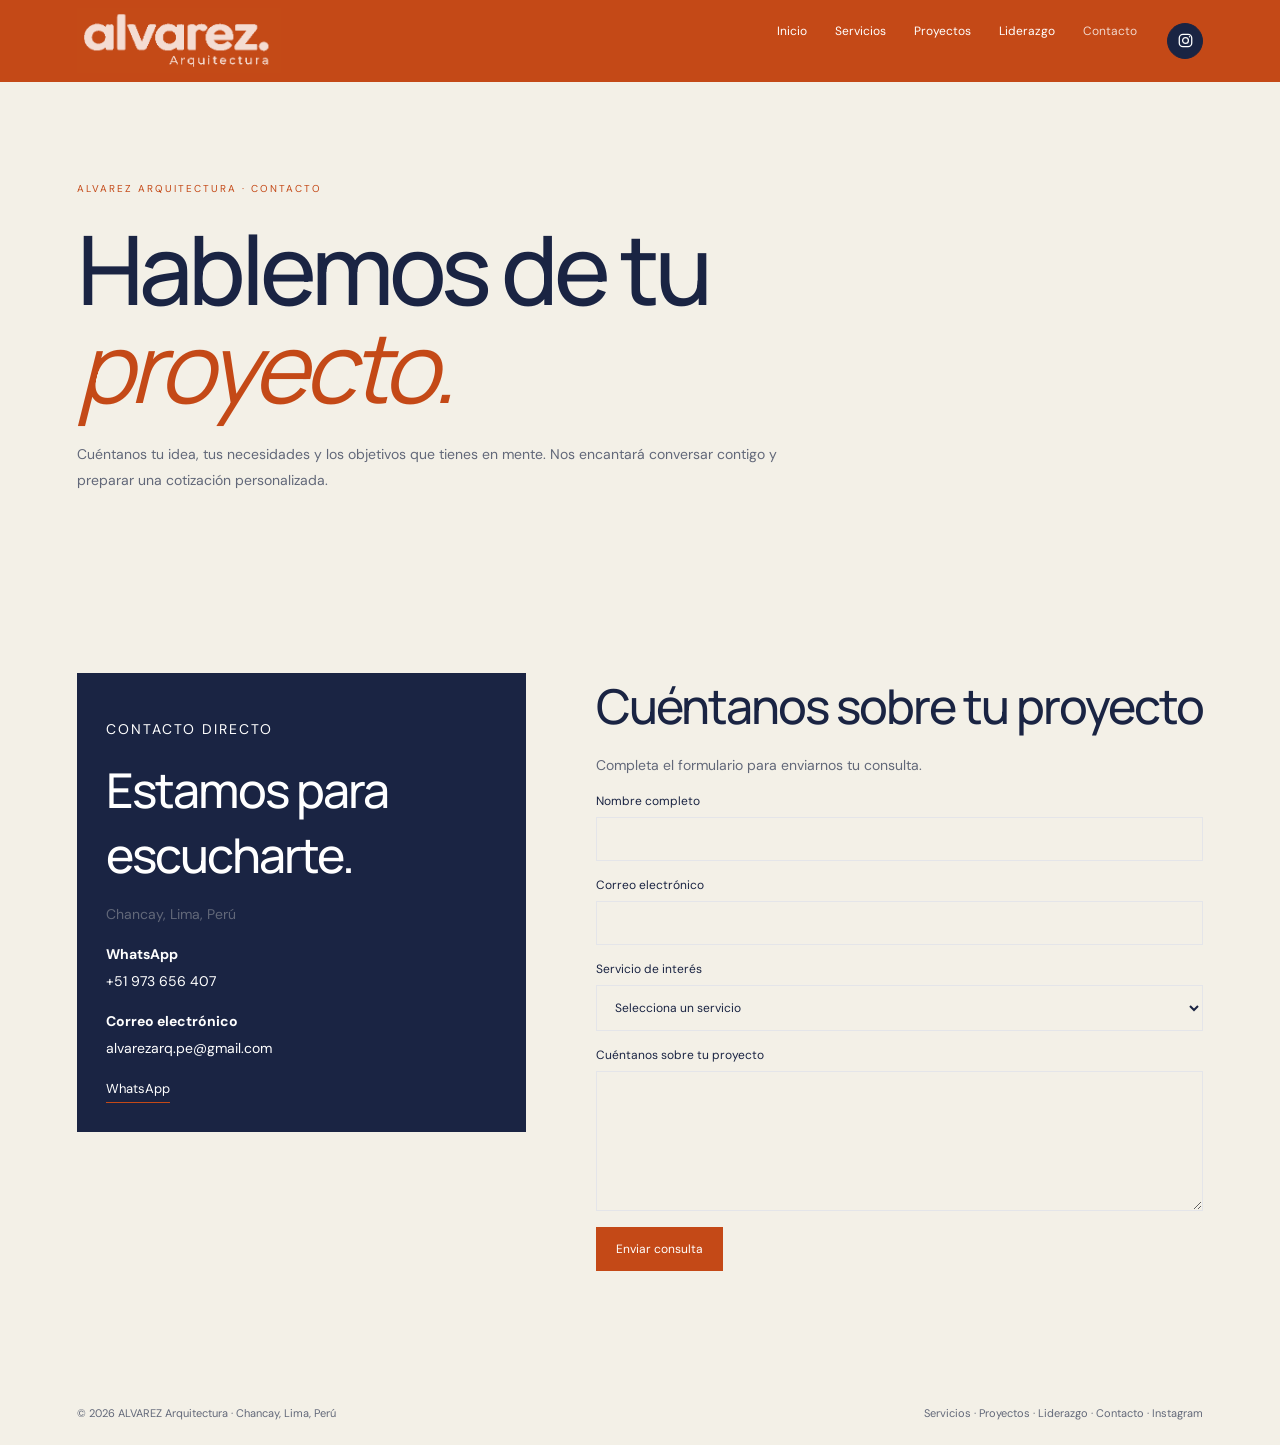
==== contacto.html @ ed5b6a29 "Remove decorative arrow symbols from site" ====
<!DOCTYPE html>
<html lang="es">
<head>
  <meta charset="UTF-8">
  <meta name="viewport" content="width=device-width, initial-scale=1.0">
  <meta name="theme-color" content="#1A2443">
  <meta name="description" content="Contacta a ALVAREZ Arquitectura en Chancay, Lima, Perú.">
  <title>Contacto | ALVAREZ Arquitectura</title>
  <link rel="preconnect" href="https://fonts.googleapis.com">
  <link rel="preconnect" href="https://fonts.gstatic.com" crossorigin>
  <link href="https://fonts.googleapis.com/css2?family=DM+Sans:wght@400;500;600&family=Manrope:wght@400;500;600;700&display=swap" rel="stylesheet">
  <link rel="stylesheet" href="styles.css?v=logo2">
</head>
<body>
<header class="wrap">
  <a class="brand" href="index.html" aria-label="ALVAREZ Arquitectura — Inicio">ALVAREZ<span>ARQUITECTURA</span></a>
  <button class="menu-toggle" type="button" aria-expanded="false" aria-controls="site-navigation" aria-label="Abrir menú">Menú ☰</button>
  <nav id="site-navigation" aria-label="Navegación principal">
    <a href="index.html">Inicio</a>
    <a href="servicios.html">Servicios</a>
    <a href="proyectos.html">Proyectos</a>
    <a href="nosotros.html">Liderazgo</a>
    <a href="contacto.html" aria-current="page">Contacto </a>
    <a class="instagram-button" href="https://www.instagram.com/alvarezarq.pe?srtk=Z3ZjanA4MGZucmVi&utm_source=qr" target="_blank" rel="noopener noreferrer" aria-label="Visitar Instagram de ALVAREZ Arquitectura" title="Instagram">
    <svg viewBox="0 0 24 24" aria-hidden="true" focusable="false"><rect x="3.2" y="3.2" width="17.6" height="17.6" rx="5.2"></rect><circle cx="12" cy="12" r="4.1"></circle><circle class="instagram-dot" cx="17.7" cy="6.6" r="1.05"></circle></svg>
  </a>
  </nav>
</header>
<main>

<section class="page-hero wrap">
  <p class="eyebrow">ALVAREZ ARQUITECTURA · CONTACTO</p>
  <h1>Hablemos de tu<br><em>proyecto.</em></h1>
  <p class="intro">Cuéntanos tu idea, tus necesidades y los objetivos que tienes en mente. Nos encantará conversar contigo y preparar una cotización personalizada.</p>
</section>
<section class="section wrap">
  <div class="contact-layout">
    <div>
      <div class="contact-card"><p class="eyebrow">CONTACTO DIRECTO</p><h2>Estamos para escucharte.</h2><p>Chancay, Lima, Perú</p><p><strong>WhatsApp</strong><br><a href="https://wa.me/51973656407" target="_blank" rel="noopener">+51 973 656 407 </a></p><p><strong>Correo electrónico</strong><br><a href="mailto:alvarezarq.pe@gmail.com">alvarezarq.pe@gmail.com </a></p><div class="social-links"><a href="https://wa.me/51973656407" target="_blank" rel="noopener">WhatsApp </a></div></div>
    </div>
    <div><h2>Cuéntanos sobre tu proyecto</h2><p class="contact-copy">Completa el formulario para enviarnos tu consulta.</p>
      <form class="contact-form" action="https://api.web3forms.com/submit" method="POST">
        <input type="hidden" name="access_key" value="75facbb9-261e-454b-a642-b706046162f9">
        <input type="hidden" name="subject" value="Nueva consulta desde alvarezarq.com">
        <label>Nombre completo<input name="name" autocomplete="name" required></label>
        <label>Correo electrónico<input type="email" name="email" autocomplete="email" required></label>
        <label>Servicio de interés<select name="service" required><option value="">Selecciona un servicio</option><option>Diseño arquitectónico</option><option>Diseño de interiores</option><option>Construcción y supervisión de obra</option><option>Diseño y fabricación de muebles personalizados</option><option>Otro</option></select></label>
        <label>Cuéntanos sobre tu proyecto<textarea name="message" required></textarea></label>
        <button class="button" type="submit">Enviar consulta </button>
      </form>
    </div>
  </div>
</section>
</main>
<footer class="wrap">
  <span>© <span data-year></span> ALVAREZ Arquitectura · Chancay, Lima, Perú</span>
  <span><a href="servicios.html">Servicios</a> · <a href="proyectos.html">Proyectos</a> · <a href="nosotros.html">Liderazgo</a> · <a href="contacto.html">Contacto</a> · <a href="https://www.instagram.com/alvarezarq.pe/" target="_blank" rel="noopener noreferrer" aria-label="Instagram de ALVAREZ Arquitectura">Instagram </a></span>
</footer>
<script src="script.js"></script>
</body>
</html>
---- styles.css ----
:root {
      --bg: #F3F0E7;
      --text: #1A2443;
      --navy: #1A2443;
      --terracotta: #C44917;
      --muted: #626879;
      --line: #e4e5e9;
      --soft: #f6f5f3;
    }

    * { box-sizing: border-box; }

    html { scroll-behavior: smooth; }

    body {
      margin: 0;
      background: var(--bg);
      color: var(--text);
      font-family: 'DM Sans', sans-serif;
    }

    a { color: inherit; text-decoration: none; }

    .wrap {
      width: min(1240px, 88%);
      margin: auto;
    }

    header {
      height: 82px;
      display: flex;
      align-items: center;
      justify-content: space-between;
      border-bottom: 1px solid var(--line);
    }

    .brand {
      font-family: 'Manrope', sans-serif;
      font-size: 19px;
      font-weight: 700;
      color: var(--navy);
      letter-spacing: -1px;
    }

    .brand span {
      display: block;
      font-family: 'DM Sans', sans-serif;
      font-size: 9px;
      font-weight: 400;
      letter-spacing: 3px;
      margin-top: 3px;
    }

    nav {
      display: flex;
      gap: 28px;
      font-size: 12px;
    }

    .hero { padding: 100px 0 58px; }

    .eyebrow {
      font-size: 10px;
      letter-spacing: 2px;
      text-transform: uppercase;
      color: var(--terracotta);
    }

    h1 {
      font-family: 'Manrope', sans-serif;
      font-size: clamp(43px, 7.5vw, 96px);
      line-height: 1.02;
      letter-spacing: -5px;
      font-weight: 500;
      max-width: 900px;
      margin: 25px 0;
    }

    h1 em { font-weight: 400; color: var(--terracotta); }

    .hero-bottom {
      display: flex;
      justify-content: space-between;
      align-items: end;
      gap: 30px;
      margin-top: 36px;
    }

    .intro {
      max-width: 390px;
      color: var(--muted);
      font-size: 14px;
      line-height: 1.9;
    }

    .link {
      display: inline-block;
      border-bottom: 2px solid var(--terracotta);
      padding-bottom: 7px;
      font-size: 12px;
      white-space: nowrap;
    }

    .hero-image {
      height: clamp(260px, 48vw, 590px);
      overflow: hidden;
      background: var(--soft);
    }

    .hero-image img,
    .project img {
      width: 100%;
      height: 100%;
      object-fit: cover;
      display: block;
      transition: transform .7s ease;
    }

    .hero-image img { object-position: center 55%; }

    .section { padding: 110px 0; }

    .section-heading {
      display: flex;
      justify-content: space-between;
      gap: 24px;
      align-items: baseline;
      border-bottom: 1px solid var(--line);
      padding-bottom: 22px;
      margin-bottom: 35px;
    }

    h2 {
      font-family: 'Manrope', sans-serif;
      font-size: clamp(30px, 4vw, 48px);
      font-weight: 500;
      letter-spacing: -2px;
      margin: 0;
    }

    .section-heading p {
      font-size: 12px;
      color: var(--muted);
    }

    .projects {
      display: grid;
      grid-template-columns: 1.15fr .85fr;
      gap: 48px 25px;
    }

    .project:nth-child(even) { margin-top: 90px; }

    .project-image {
      height: clamp(230px, 38vw, 440px);
      overflow: hidden;
      background: var(--soft);
    }

    .project:hover img { transform: scale(1.035); }

    .project-meta {
      display: flex;
      justify-content: space-between;
      gap: 12px;
      margin-top: 17px;
    }

    .project h3 {
      font-family: 'Manrope', sans-serif;
      font-size: 19px;
      font-weight: 500;
      margin: 0 0 7px;
    }

    .project p {
      color: var(--muted);
      font-size: 12px;
      margin: 0;
    }

    .number {
      font-size: 11px;
      color: var(--muted);
    }

    .about {
      display: grid;
      grid-template-columns: 1fr 1fr;
      gap: 70px;
      align-items: start;
    }

    .about h2 { max-width: 450px; }

    .about-copy {
      font-size: 14px;
      color: var(--muted);
      line-height: 2;
      max-width: 480px;
    }

    .services {
      display: grid;
      grid-template-columns: 1fr 1fr;
      column-gap: 44px;
      row-gap: 0;
    }

    .service {
      padding: 28px 0 32px;
      border-top: 1px solid var(--line);
    }

    .service-title {
      display: flex;
      align-items: baseline;
      gap: 15px;
      margin: 0 0 14px;
      color: var(--navy);
      font-family: 'Manrope', sans-serif;
      font-size: 20px;
      font-weight: 600;
      line-height: 1.4;
    }

    .service-number {
      color: var(--terracotta);
      font-size: 12px;
      font-family: 'DM Sans', sans-serif;
      font-weight: 600;
      white-space: nowrap;
    }

    .service p {
      margin: 0 0 0 38px;
      max-width: 440px;
      color: var(--muted);
      font-size: 13px;
      line-height: 1.9;
    }

    .section-intro {
      max-width: 720px;
      color: var(--muted);
      font-size: 14px;
      line-height: 1.9;
      margin: -8px 0 38px;
    }

    .process-grid {
      display: grid;
      grid-template-columns: repeat(4, minmax(0, 1fr));
      gap: 24px;
    }

    .process-step {
      padding: 26px 22px 28px;
      background: #FFFEFA;
      border-top: 3px solid #C85A32;
      box-shadow: 0 4px 18px rgba(26, 36, 67, .04);
      transition: transform .25s ease, box-shadow .25s ease;
    }

    .process-step:hover {
      transform: translateY(-4px);
      box-shadow: 0 10px 24px rgba(26, 36, 67, .10);
    }

    .process-step .step-number {
      color: #C85A32;
      font-size: 14px;
      font-weight: 700;
      letter-spacing: 1.1px;
      margin-bottom: 20px;
    }

    .process-step h3 {
      color: var(--navy);
      font-family: 'Manrope', sans-serif;
      font-size: 17px;
      line-height: 1.4;
      font-weight: 600;
      margin: 0 0 10px;
    }

    .process-step p {
      color: var(--muted);
      font-size: 12px;
      line-height: 1.7;
      margin: 0;
    }


    .team-card {
      display: grid;
      grid-template-columns: minmax(260px, .8fr) 1.2fr;
      gap: 48px;
      align-items: center;
    }

    .team-photo {
      height: clamp(320px, 42vw, 520px);
      overflow: hidden;
      background: var(--soft);
    }

    .team-photo img {
      width: 100%;
      height: 100%;
      display: block;
      object-fit: cover;
      object-position: center 30%;
    }

    .team-role {
      color: var(--terracotta);
      font-size: 12px;
      font-weight: 600;
      letter-spacing: .4px;
      margin: 8px 0 24px;
    }

    .team-copy {
      color: var(--muted);
      font-size: 14px;
      line-height: 1.9;
      max-width: 650px;
    }

    .contact-details {
      display: flex;
      flex-wrap: wrap;
      gap: 18px 28px;
      margin-top: 28px;
      font-size: 13px;
    }

    .contact-details a {
      border-bottom: 1px solid var(--terracotta);
      padding-bottom: 6px;
    }

    .contact {
      background: var(--navy);
      color: #ffffff;
      padding: 85px 0;
    }

    .contact h2 {
      font-size: clamp(38px, 6vw, 76px);
      max-width: 800px;
      margin: 22px 0 30px;
    }

    .contact .eyebrow { color: #f0b59c; }

    .contact .link {
      border-color: #ffffff;
      margin-top: 10px;
    }

    footer {
      display: flex;
      justify-content: space-between;
      gap: 20px;
      padding: 25px 0;
      font-size: 11px;
      color: var(--muted);
    }

    @media (max-width: 650px) {
      .wrap { width: 90%; }

      header { height: 72px; }

      nav { gap: 14px; font-size: 11px; }


      .hero { padding-top: 70px; }

      h1 {
        letter-spacing: -2.5px;
      }

      .hero-bottom {
        align-items: start;
        flex-direction: column;
      }

      .section { padding: 75px 0; }

      .section-heading {
        align-items: start;
        flex-direction: column;
        gap: 10px;
      }

      .projects {
        grid-template-columns: 1fr;
        gap: 36px;
      }

      .services { grid-template-columns: 1fr; }
      .service-page-grid { grid-template-columns: 1fr; column-gap: 0; }
      .service-page-grid .service { padding-left: 72px; }
      .service-page-grid .service-icon { width: 48px; height: 48px; top: 28px; }
      .service-page-grid .service-icon svg { width: 29px; height: 29px; }
      .service p { margin-left: 0; }
      .process-grid { grid-template-columns: 1fr 1fr; gap: 28px 20px; }

      .project:nth-child(even) { margin-top: 0; }

      .project-image { height: 290px; }

      .about {
        grid-template-columns: 1fr;
        gap: 25px;
      }

      .team-card { grid-template-columns: 1fr; gap: 25px; }
      .team-photo { height: 360px; }
      footer { flex-wrap: wrap; }
    }

/* Cabecera terracota con navegación en blanco */
header.wrap {
  width: 100%;
  padding-left: 6%;
  padding-right: 6%;
  background: #C44917;
  border-bottom-color: #C44917;
}
header .brand,
header nav a,
header .menu-toggle {
  color: #ffffff;
}
header .brand span { color: #ffffff; }
header nav a:hover,
header nav a[aria-current="page"] {
  color: #ffffff;
  opacity: .78;
}
header .menu-toggle {
  border-color: rgba(255,255,255,.7);
  background: transparent;
}
@media (max-width: 760px) {
  header.wrap { padding-left: 5%; padding-right: 5%; }
  header nav {
    background: #C44917;
    border-color: rgba(255,255,255,.3);
  }
  header nav a { color: #ffffff; }
  header nav a:hover,
  header nav a[aria-current="page"] { color: #ffffff; opacity: .78; }
}

/* Navegación multipágina */
header.wrap { position: relative; }
nav a { transition: color .2s ease; }
nav a:hover, nav a[aria-current="page"] { color: var(--terracotta); }
.menu-toggle {
  display: none; border: 1px solid var(--line); background: transparent;
  color: var(--navy); font: inherit; padding: 10px 12px; cursor: pointer;
}
.page-hero { padding: 90px 0 55px; }
.page-hero h1 { max-width: 1000px; }
.page-hero .intro { max-width: 720px; }
.page-banner {
  min-height: 260px; max-height: 520px; overflow: hidden; background: var(--soft);
}
.page-banner img { display:block; width:100%; height:100%; max-height:520px; object-fit:cover; }
.service-band {
   width: 100%;
   margin: 0;
   padding: 28px 0;
   background: #C44917;
   color: #ffffff;
 }
 .service-band > .wrap {
   width: min(1240px, 88%);
   padding: 0;
 }
 .service-page-grid { display:grid; grid-template-columns:1fr 1fr; column-gap:48px; }
.service-page-grid .service {
  position: relative;
  padding: 28px 0 32px 104px;
  background: transparent;
  border-top: 1px solid rgba(255,255,255,.35);
}
.service-page-grid .service-title,
.service-page-grid .service p {
  color: #ffffff;
}
.service-page-grid .service p {
  text-align: justify;
}
.service-page-grid .service-icon {
  position: absolute;
  left: 0;
  top: 27px;
  width: 62px;
  height: 62px;
  display: flex;
  align-items: center;
  justify-content: center;
  color: #1A2443;
  background: #F7F5F0;
  border-radius: 50%;
}
.service-page-grid .service-icon svg {
  display: block;
  width: 36px;
  height: 36px;
}
.process-section { background: var(--soft); }
.contact-layout { display:grid; grid-template-columns:.85fr 1.15fr; gap:70px; }
.contact-card { padding:28px; border:1px solid var(--navy); background:#1A2443; color:#ffffff; }
.contact-card h2, .contact-card p, .contact-card strong, .contact-card a { color:#ffffff; }
.contact-card .eyebrow { color:#ffffff; }
.contact-card a { border-color:#ffffff; }
.contact-card p, .contact-copy { color:var(--muted); line-height:1.9; font-size:14px; }
.contact-form { display:grid; gap:16px; }
.contact-form label { display:grid; gap:8px; font-size:12px; color:var(--navy); }
.contact-form input, .contact-form textarea, .contact-form select {
  width:100%; padding:13px 14px; border:1px solid var(--line); background:transparent;
  color:var(--navy); font:inherit; border-radius:0;
}
.contact-form textarea { min-height:140px; resize:vertical; }
.button {
  display:inline-flex; align-items:center; justify-content:center; width:fit-content;
  padding:14px 20px; background:var(--terracotta); color:#fff; border:0;
  font:inherit; font-size:12px; cursor:pointer;
}
.social-links { display:flex; flex-wrap:wrap; gap:18px; margin-top:18px; }
.social-links a { border-bottom:1px solid var(--terracotta); padding-bottom:5px; font-size:13px; }
.page-cta { background:var(--navy); color:var(--bg); padding:70px 0; }
.page-cta .eyebrow { color:#f0b59c; }
.page-cta .link { color:var(--bg); }
footer a:hover { color:var(--terracotta); }
@media (max-width: 760px) {
  .menu-toggle { display:block; }
  header.wrap { z-index:10; }
  nav {
    display:none; position:absolute; top:71px; left:0; right:0; padding:22px 5%;
    background:var(--bg); border:1px solid var(--line); flex-direction:column; gap:20px;
    font-size:14px;
  }
  nav.is-open { display:flex; }
  .page-hero { padding-top:65px; }
  .service-band { width: 100%; padding: 18px 0; }
  .service-band > .wrap { width: 90%; padding: 0; }
  .service-page-grid, .contact-layout { grid-template-columns:1fr; gap:25px; }
  .process-grid { grid-template-columns:1fr 1fr; }
}
@media (max-width: 480px) {
  .process-grid { grid-template-columns:1fr; }
  .service-title { font-size:18px; }
}


/* Botón circular de Instagram junto a Contacto */
.instagram-button {
  display: inline-flex;
  align-items: center;
  justify-content: center;
  width: 36px;
  height: 36px;
  flex: 0 0 36px;
  border: 1px solid #1A2443;
  border-radius: 50%;
  color: #ffffff;
  background: #1A2443;
  margin-left: 2px;
  transition: color .2s ease, background-color .2s ease, border-color .2s ease, transform .2s ease;
}
.instagram-button svg {
  display: block;
  width: 17px;
  height: 17px;
  fill: none;
  stroke: currentColor;
  stroke-width: 1.8;
  stroke-linecap: round;
  stroke-linejoin: round;
}
.instagram-button .instagram-dot { fill: currentColor; stroke: none; }
.instagram-button:hover {
  color: #ffffff;
  background: var(--terracotta);
  border-color: var(--terracotta);
  transform: translateY(-1px);
}
@media (max-width: 760px) {
  .instagram-button { margin-left: 0; }
}

/* Logotipo de cabecera: imagen proporcionada */
header .brand {
  display: block;
  width: 205px;
  height: 65px;
  flex: 0 0 205px;
  overflow: hidden;
  font-size: 0;
  letter-spacing: 0;
  background-image: url("[data-uri]");
  background-repeat: no-repeat;
  background-position: left center;
  background-size: contain;
}
header .brand span { display: none; }
@media (max-width: 760px) {
  header .brand { width: 165px; height: 53px; flex-basis: 165px; }
}
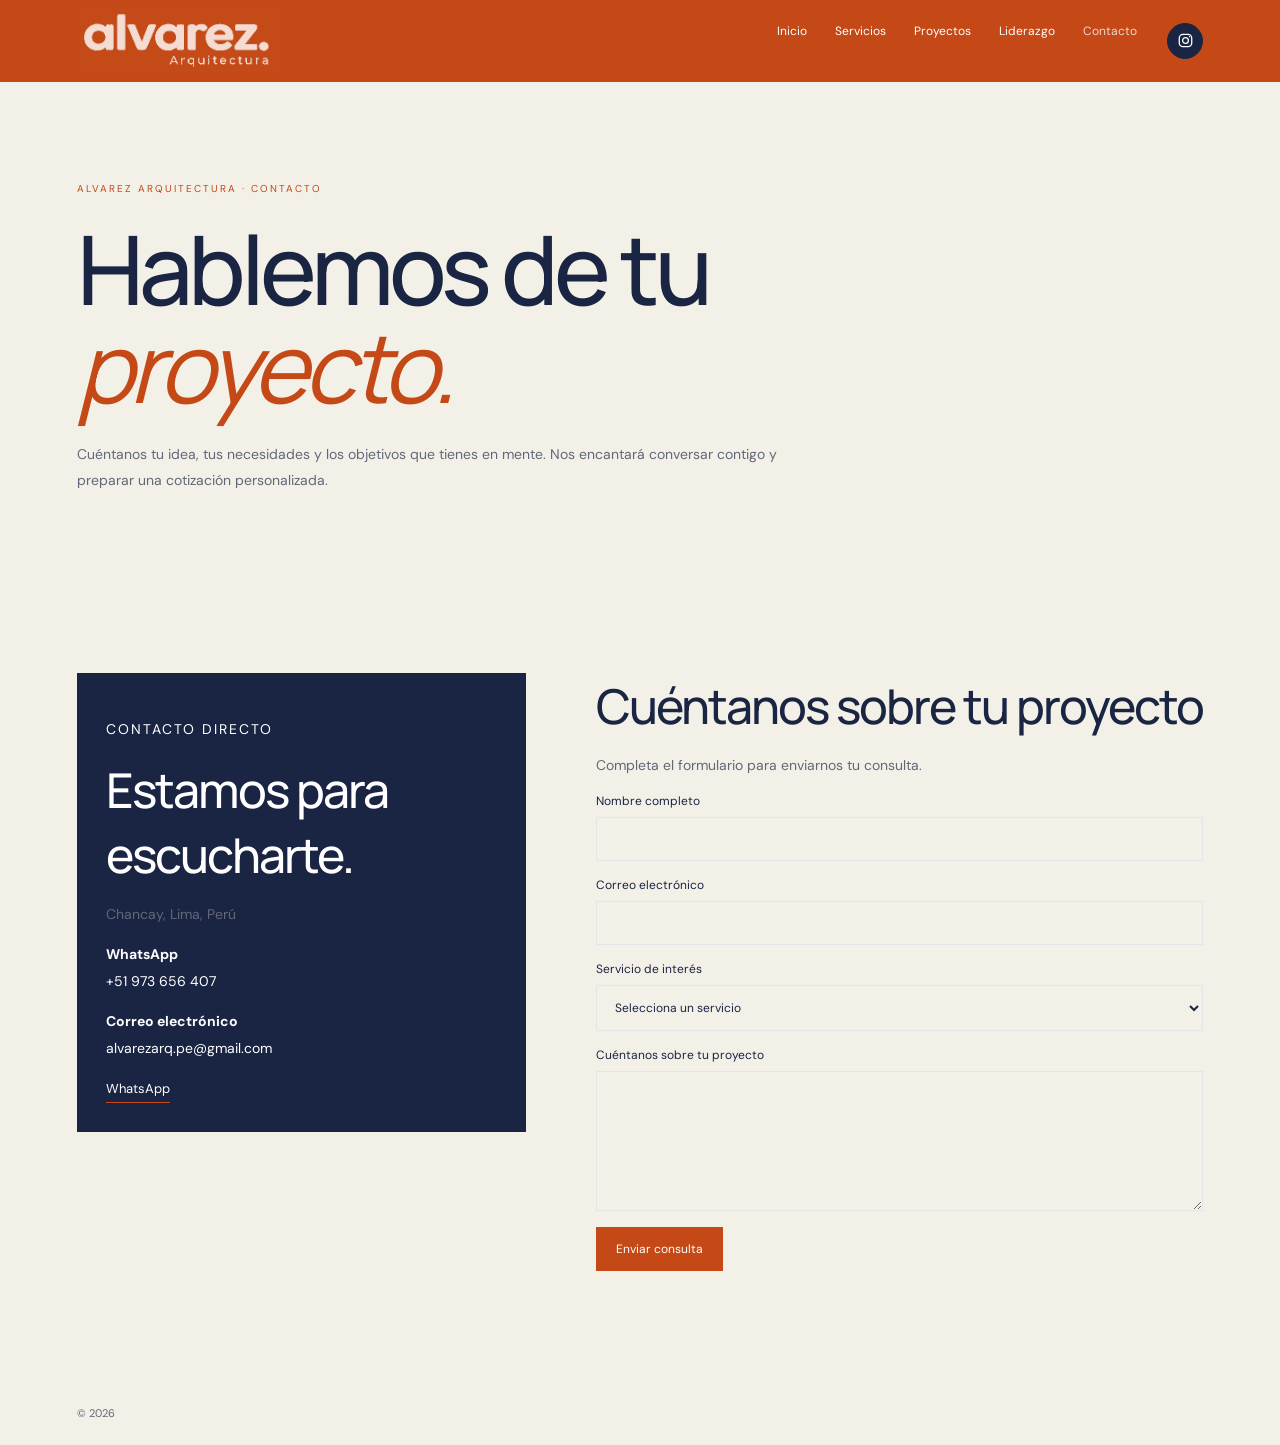
==== commit 6035887d: "Remove footer navigation links" ====
--- a/contacto.html
+++ b/contacto.html
@@ -4,6 +4,7 @@
   <meta charset="UTF-8">
   <meta name="viewport" content="width=device-width, initial-scale=1.0">
   <meta name="theme-color" content="#1A2443">
+  <link rel="icon" type="image/png" href="/assets/flaticon.png">
   <meta name="description" content="Contacta a ALVAREZ Arquitectura en Chancay, Lima, Perú.">
   <title>Contacto | ALVAREZ Arquitectura</title>
   <link rel="preconnect" href="https://fonts.googleapis.com">
@@ -52,10 +53,7 @@
   </div>
 </section>
 </main>
-<footer class="wrap">
-  <span>© <span data-year></span> ALVAREZ Arquitectura · Chancay, Lima, Perú</span>
-  <span><a href="servicios.html">Servicios</a> · <a href="proyectos.html">Proyectos</a> · <a href="nosotros.html">Liderazgo</a> · <a href="contacto.html">Contacto</a> · <a href="https://www.instagram.com/alvarezarq.pe/" target="_blank" rel="noopener noreferrer" aria-label="Instagram de ALVAREZ Arquitectura">Instagram </a></span>
-</footer>
+<footer class="wrap"><span>© <span data-year></span></footer>
 <script src="script.js"></script>
 </body>
 </html>
--- a/styles.css
+++ b/styles.css
@@ -615,3 +615,226 @@
 @media (max-width: 760px) {
   header .brand { width: 165px; height: 53px; flex-basis: 165px; }
 }
+
+
+/* Proceso: línea de tiempo en escritorio y carrusel táctil en móvil */
+.process-section .process-grid {
+  position: relative;
+  display: grid;
+  grid-template-columns: repeat(4, minmax(0, 1fr));
+  gap: 22px;
+  isolation: isolate;
+}
+.process-section .process-grid::before {
+  content: "";
+  position: absolute;
+  z-index: -1;
+  top: 53px;
+  left: 8%;
+  right: 8%;
+  height: 1px;
+  background: #d8c9c1;
+}
+.process-section .process-step {
+  min-width: 0;
+  padding: 25px 20px 27px;
+  border: 1px solid rgba(26,36,67,.08);
+  border-top: 0;
+  background: #FFFEFA;
+  box-shadow: 0 4px 18px rgba(26,36,67,.04);
+  transition: transform .25s ease, background-color .25s ease, box-shadow .25s ease, border-color .25s ease;
+}
+.process-section .process-step:hover {
+  transform: translateY(-5px);
+  background: #fff7f2;
+  border-color: rgba(196,73,23,.35);
+  box-shadow: 0 12px 26px rgba(26,36,67,.10);
+}
+.process-section .step-number {
+  display: flex;
+  align-items: center;
+  gap: 10px;
+  min-height: 56px;
+  margin-bottom: 22px;
+  color: #C44917;
+}
+.process-section .step-index {
+  display: inline-flex;
+  align-items: center;
+  justify-content: center;
+  flex: 0 0 56px;
+  width: 56px;
+  height: 56px;
+  border: 1px solid #C44917;
+  border-radius: 50%;
+  background: #FFFEFA;
+  font-family: 'Manrope', sans-serif;
+  font-size: 20px;
+  font-weight: 600;
+  letter-spacing: -.5px;
+  transition: color .25s ease, background-color .25s ease, transform .25s ease;
+}
+.process-section .step-label {
+  font-size: 10px;
+  font-weight: 700;
+  letter-spacing: 1px;
+}
+.process-section .process-step:hover .step-index {
+  color: #fff;
+  background: #C44917;
+  transform: scale(1.06);
+}
+.process-section .process-step h3 { margin-bottom: 10px; }
+.process-section .process-dots { display: none; }
+
+@media (max-width: 760px) {
+  .process-section .process-grid {
+    display: flex;
+    gap: 14px;
+    overflow-x: auto;
+    overflow-y: hidden;
+    padding: 4px 5% 18px;
+    margin: 0 -5.55%;
+    scroll-snap-type: x mandatory;
+    scroll-padding-inline: 5%;
+    overscroll-behavior-x: contain;
+    -webkit-overflow-scrolling: touch;
+    scrollbar-width: none;
+  }
+  .process-section .process-grid::-webkit-scrollbar { display: none; }
+  .process-section .process-grid::before { display: none; }
+  .process-section .process-step {
+    flex: 0 0 84%;
+    scroll-snap-align: center;
+    padding: 24px 22px 26px;
+  }
+  .process-section .process-dots {
+    display: flex;
+    justify-content: center;
+    align-items: center;
+    gap: 9px;
+    margin-top: 5px;
+  }
+  .process-section .process-dot {
+    width: 7px;
+    height: 7px;
+    padding: 0;
+    border: 0;
+    border-radius: 50%;
+    background: #c9c4c0;
+    cursor: pointer;
+    transition: width .2s ease, background-color .2s ease;
+  }
+  .process-section .process-dot.is-active {
+    width: 22px;
+    border-radius: 8px;
+    background: #C44917;
+  }
+}
+@media (prefers-reduced-motion: reduce) {
+  .process-section .process-step,
+  .process-section .step-index,
+  .process-section .process-dot { transition: none; }
+  .process-section .process-grid { scroll-behavior: auto; }
+}
+
+
+/* Servicios: tarjetas editoriales con fotografía y numeración */
+.service-band {
+  width: 100%;
+  margin: 0;
+  padding: 88px 0 100px;
+  background: var(--bg);
+  color: var(--navy);
+}
+.service-band > .wrap { width: min(1240px, 88%); padding: 0; }
+.services-heading {
+  justify-content: flex-start;
+  align-items: baseline;
+  margin-bottom: 34px;
+}
+.services-heading h2 {
+  font-family: 'Manrope', sans-serif;
+  font-size: clamp(30px, 3.6vw, 44px);
+  font-weight: 500;
+  letter-spacing: -1.8px;
+}
+.service-page-grid {
+  display: grid;
+  grid-template-columns: repeat(4, minmax(0, 1fr));
+  gap: 22px;
+}
+.service-page-grid .service-card {
+  display: flex;
+  flex-direction: column;
+  min-width: 0;
+  padding: 0;
+  border: 0;
+  background: transparent;
+}
+.service-card-image {
+  position: relative;
+  width: 100%;
+  aspect-ratio: 4 / 3;
+  overflow: hidden;
+  border-radius: 16px;
+  background: var(--soft);
+}
+.service-card-image img {
+  display: block;
+  width: 100%;
+  height: 100%;
+  object-fit: cover;
+  transition: transform .65s cubic-bezier(.2,.65,.2,1);
+}
+.service-card:hover .service-card-image img { transform: scale(1.045); }
+.service-card-number {
+  position: absolute;
+  top: 13px;
+  left: 13px;
+  display: inline-flex;
+  align-items: center;
+  justify-content: center;
+  min-width: 39px;
+  height: 34px;
+  padding: 0 9px;
+  border-radius: 5px;
+  background: rgba(12,14,18,.76);
+  color: #fff;
+  font-family: 'Manrope', sans-serif;
+  font-size: 12px;
+  font-weight: 600;
+  letter-spacing: .6px;
+  backdrop-filter: blur(5px);
+  -webkit-backdrop-filter: blur(5px);
+}
+.service-page-grid .service-card-content { padding: 19px 2px 0; }
+.service-page-grid .service-card .service-title {
+  display: block;
+  margin: 0 0 10px;
+  color: var(--navy);
+  font-family: 'Manrope', sans-serif;
+  font-size: 17px;
+  font-weight: 700;
+  line-height: 1.4;
+}
+.service-page-grid .service-card p {
+  margin: 0;
+  max-width: none;
+  color: var(--muted);
+  font-size: 12px;
+  line-height: 1.8;
+  text-align: left;
+}
+@media (max-width: 980px) {
+  .service-page-grid { grid-template-columns: repeat(2, minmax(0, 1fr)); gap: 32px 22px; }
+}
+@media (max-width: 600px) {
+  .service-band { padding: 65px 0 75px; }
+  .service-band > .wrap { width: 90%; }
+  .services-heading { margin-bottom: 25px; }
+  .service-page-grid { grid-template-columns: 1fr; gap: 30px; }
+  .service-card-image { aspect-ratio: 1.28 / 1; }
+  .service-page-grid .service-card-content { padding-top: 15px; }
+  .service-page-grid .service-card .service-title { font-size: 18px; }
+}
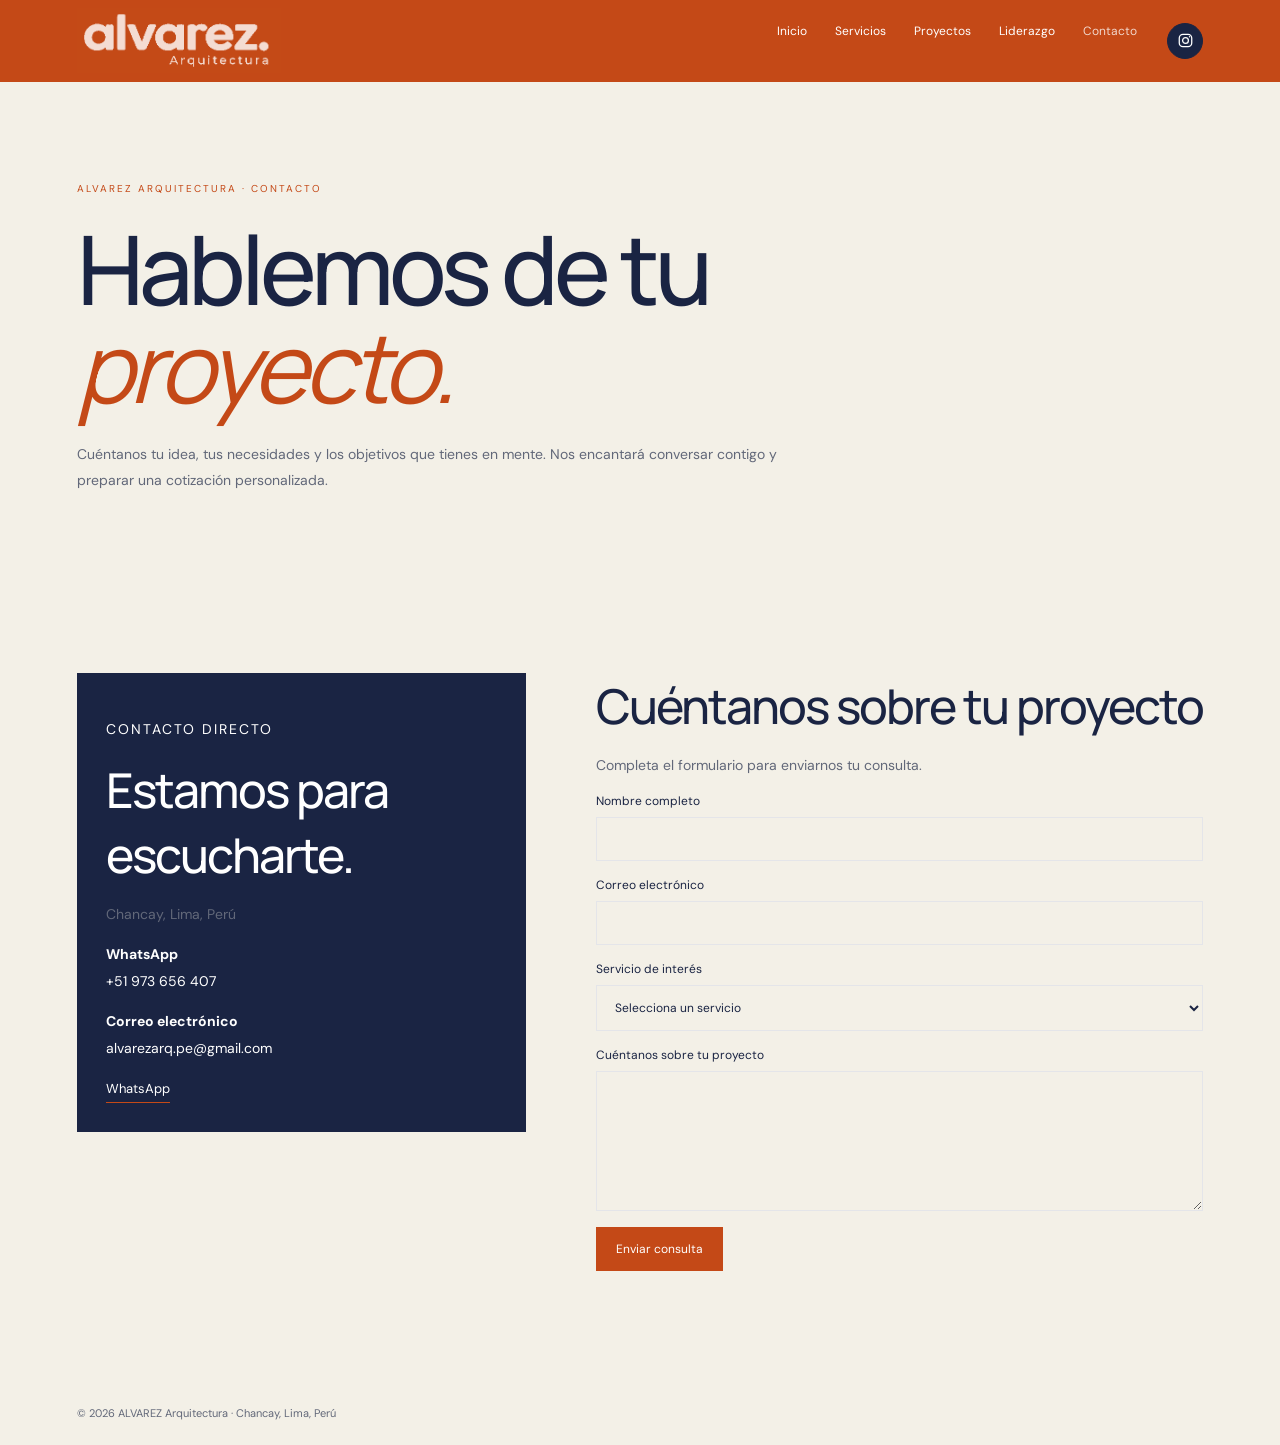
==== commit bbe041b9: "Keep copyright only in footer" ====
--- a/contacto.html
+++ b/contacto.html
@@ -53,7 +53,7 @@
   </div>
 </section>
 </main>
-<footer class="wrap"><span>© <span data-year></span></footer>
+<footer class="wrap"><span>© <span data-year></span> ALVAREZ Arquitectura · Chancay, Lima, Perú</span></footer>
 <script src="script.js"></script>
 </body>
 </html>
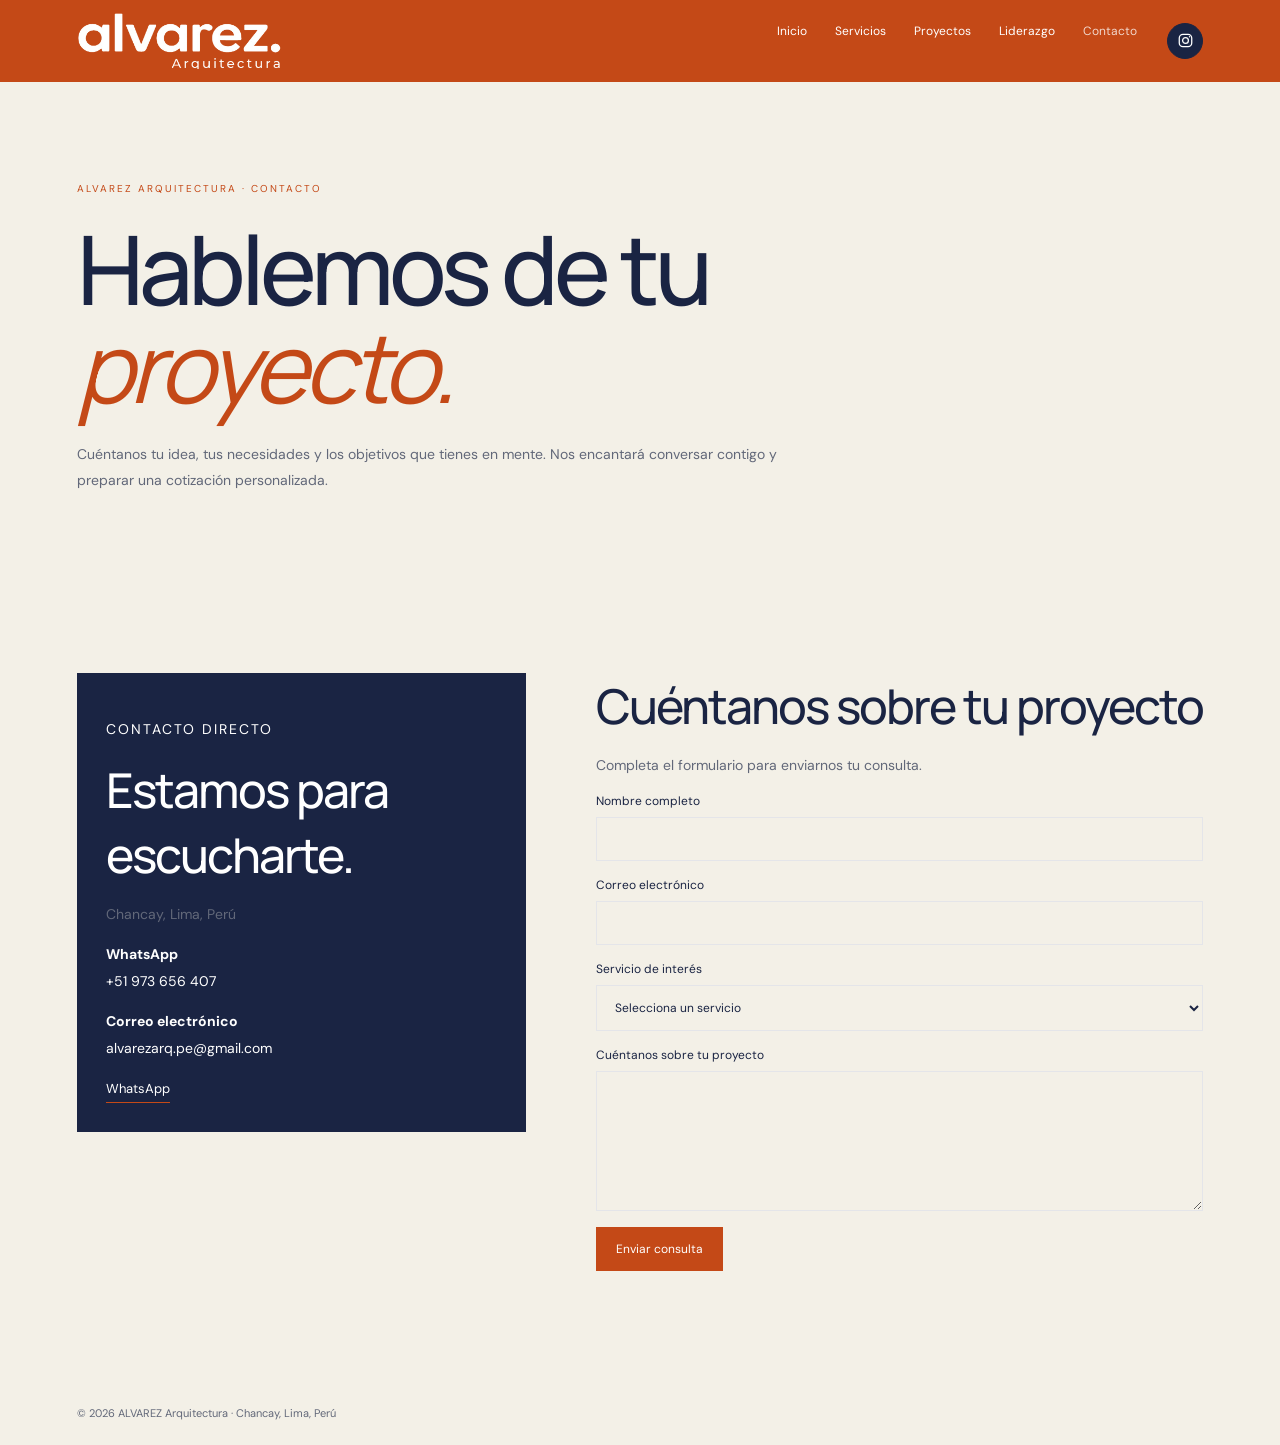
==== commit 77749d85: "Actualizar caché de estilos para nuevo logotipo" ====
--- a/contacto.html
+++ b/contacto.html
@@ -10,7 +10,7 @@
   <link rel="preconnect" href="https://fonts.googleapis.com">
   <link rel="preconnect" href="https://fonts.gstatic.com" crossorigin>
   <link href="https://fonts.googleapis.com/css2?family=DM+Sans:wght@400;500;600&family=Manrope:wght@400;500;600;700&display=swap" rel="stylesheet">
-  <link rel="stylesheet" href="styles.css?v=logo2">
+  <link rel="stylesheet" href="styles.css?v=logo-nuevo-20261104">
 </head>
 <body>
 <header class="wrap">
--- a/styles.css
+++ b/styles.css
@@ -606,7 +606,7 @@
   overflow: hidden;
   font-size: 0;
   letter-spacing: 0;
-  background-image: url("[data-uri]");
+  background-image: url("assets/nuevologo-removebg-preview.png");
   background-repeat: no-repeat;
   background-position: left center;
   background-size: contain;
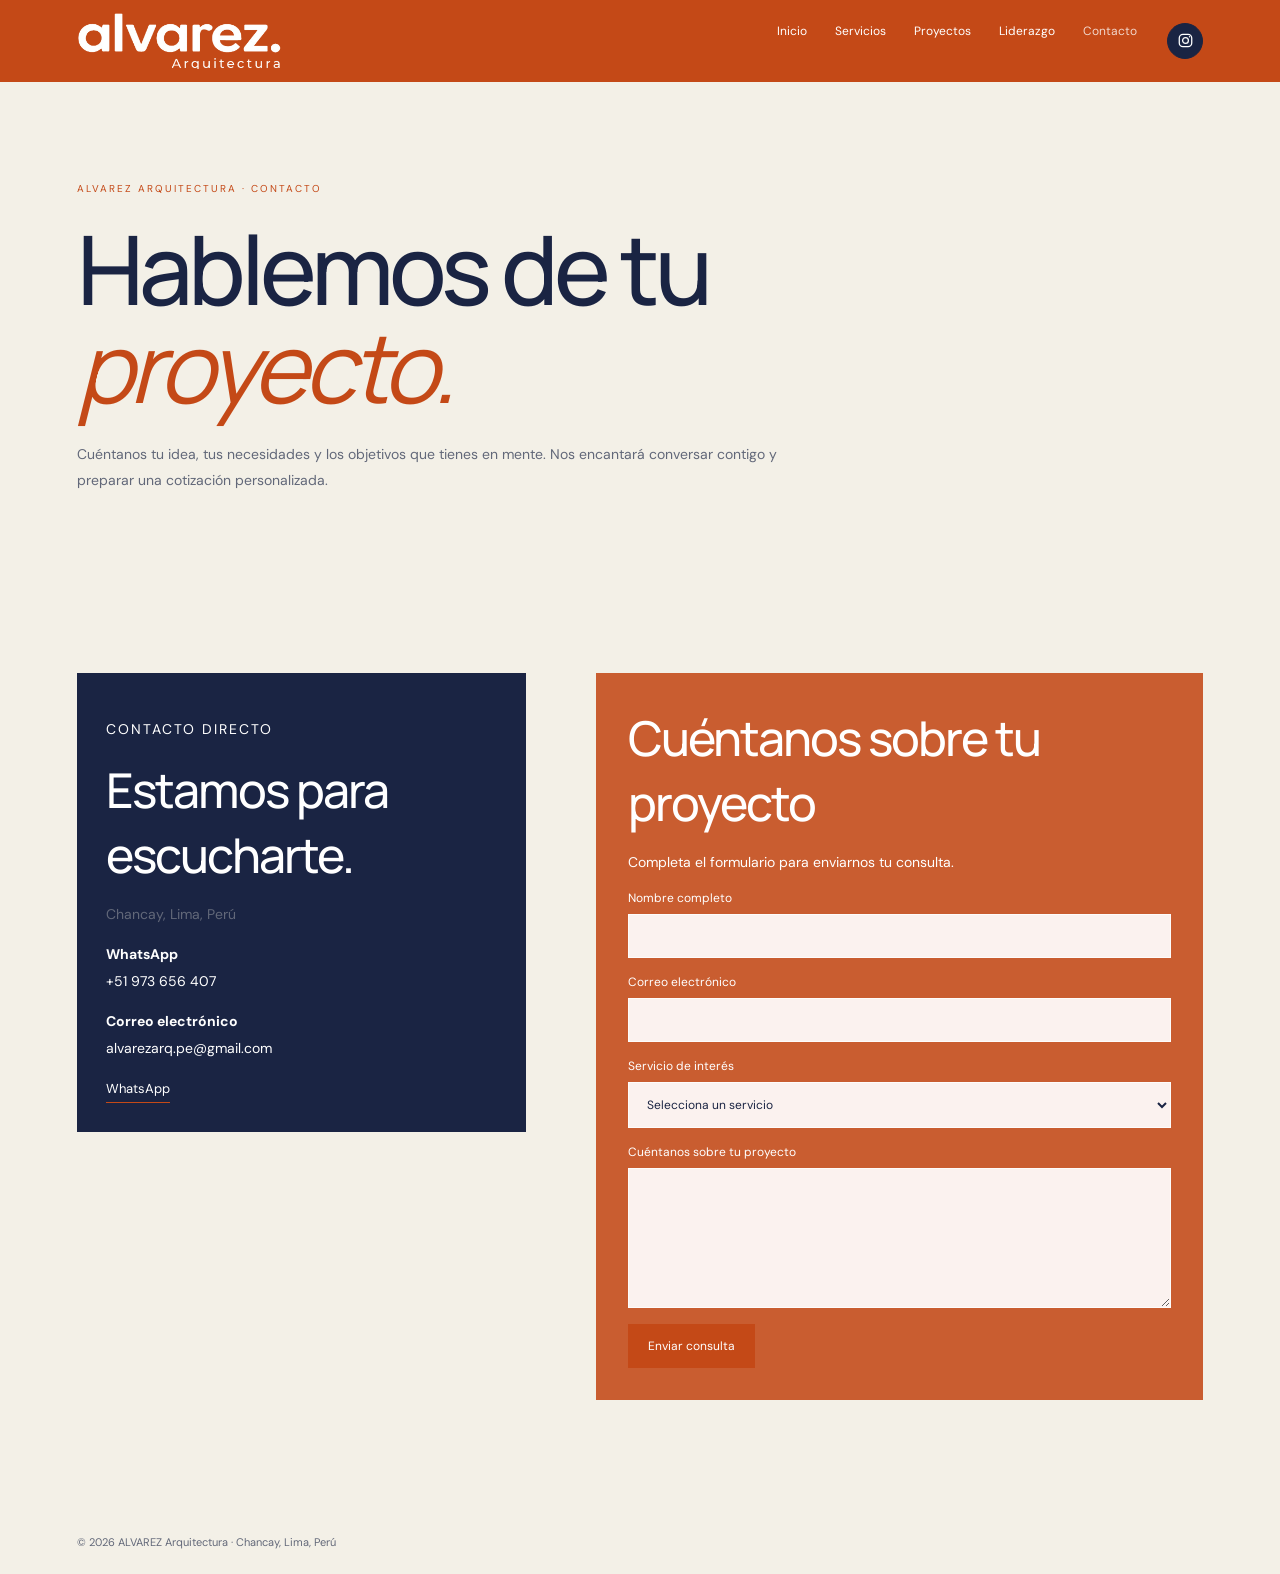
==== commit d3ed709c: "Actualizar versión de estilos en página de contacto" ====
--- a/contacto.html
+++ b/contacto.html
@@ -10,7 +10,7 @@
   <link rel="preconnect" href="https://fonts.googleapis.com">
   <link rel="preconnect" href="https://fonts.gstatic.com" crossorigin>
   <link href="https://fonts.googleapis.com/css2?family=DM+Sans:wght@400;500;600&family=Manrope:wght@400;500;600;700&display=swap" rel="stylesheet">
-  <link rel="stylesheet" href="styles.css?v=logo-nuevo-20261104">
+  <link rel="stylesheet" href="styles.css?v=contacto-terracota-20261106">
 </head>
 <body>
 <header class="wrap">
--- a/styles.css
+++ b/styles.css
@@ -838,3 +838,30 @@
   .service-page-grid .service-card-content { padding-top: 15px; }
   .service-page-grid .service-card .service-title { font-size: 18px; }
 }
+
+
+/* Panel terracota para el formulario de contacto */
+.contact-layout > div:last-child {
+  padding: 32px;
+  background: rgba(196, 73, 23, 0.88);
+  color: #ffffff;
+}
+.contact-layout > div:last-child h2,
+.contact-layout > div:last-child .contact-copy,
+.contact-layout > div:last-child .contact-form label {
+  color: #ffffff;
+}
+.contact-layout > div:last-child .contact-form input,
+.contact-layout > div:last-child .contact-form textarea,
+.contact-layout > div:last-child .contact-form select {
+  background: rgba(255, 255, 255, 0.92);
+  border-color: rgba(255, 255, 255, 0.75);
+  color: #1A2443;
+}
+.contact-layout > div:last-child .contact-form input::placeholder,
+.contact-layout > div:last-child .contact-form textarea::placeholder {
+  color: #626262;
+}
+@media (max-width: 760px) {
+  .contact-layout > div:last-child { padding: 24px; }
+}
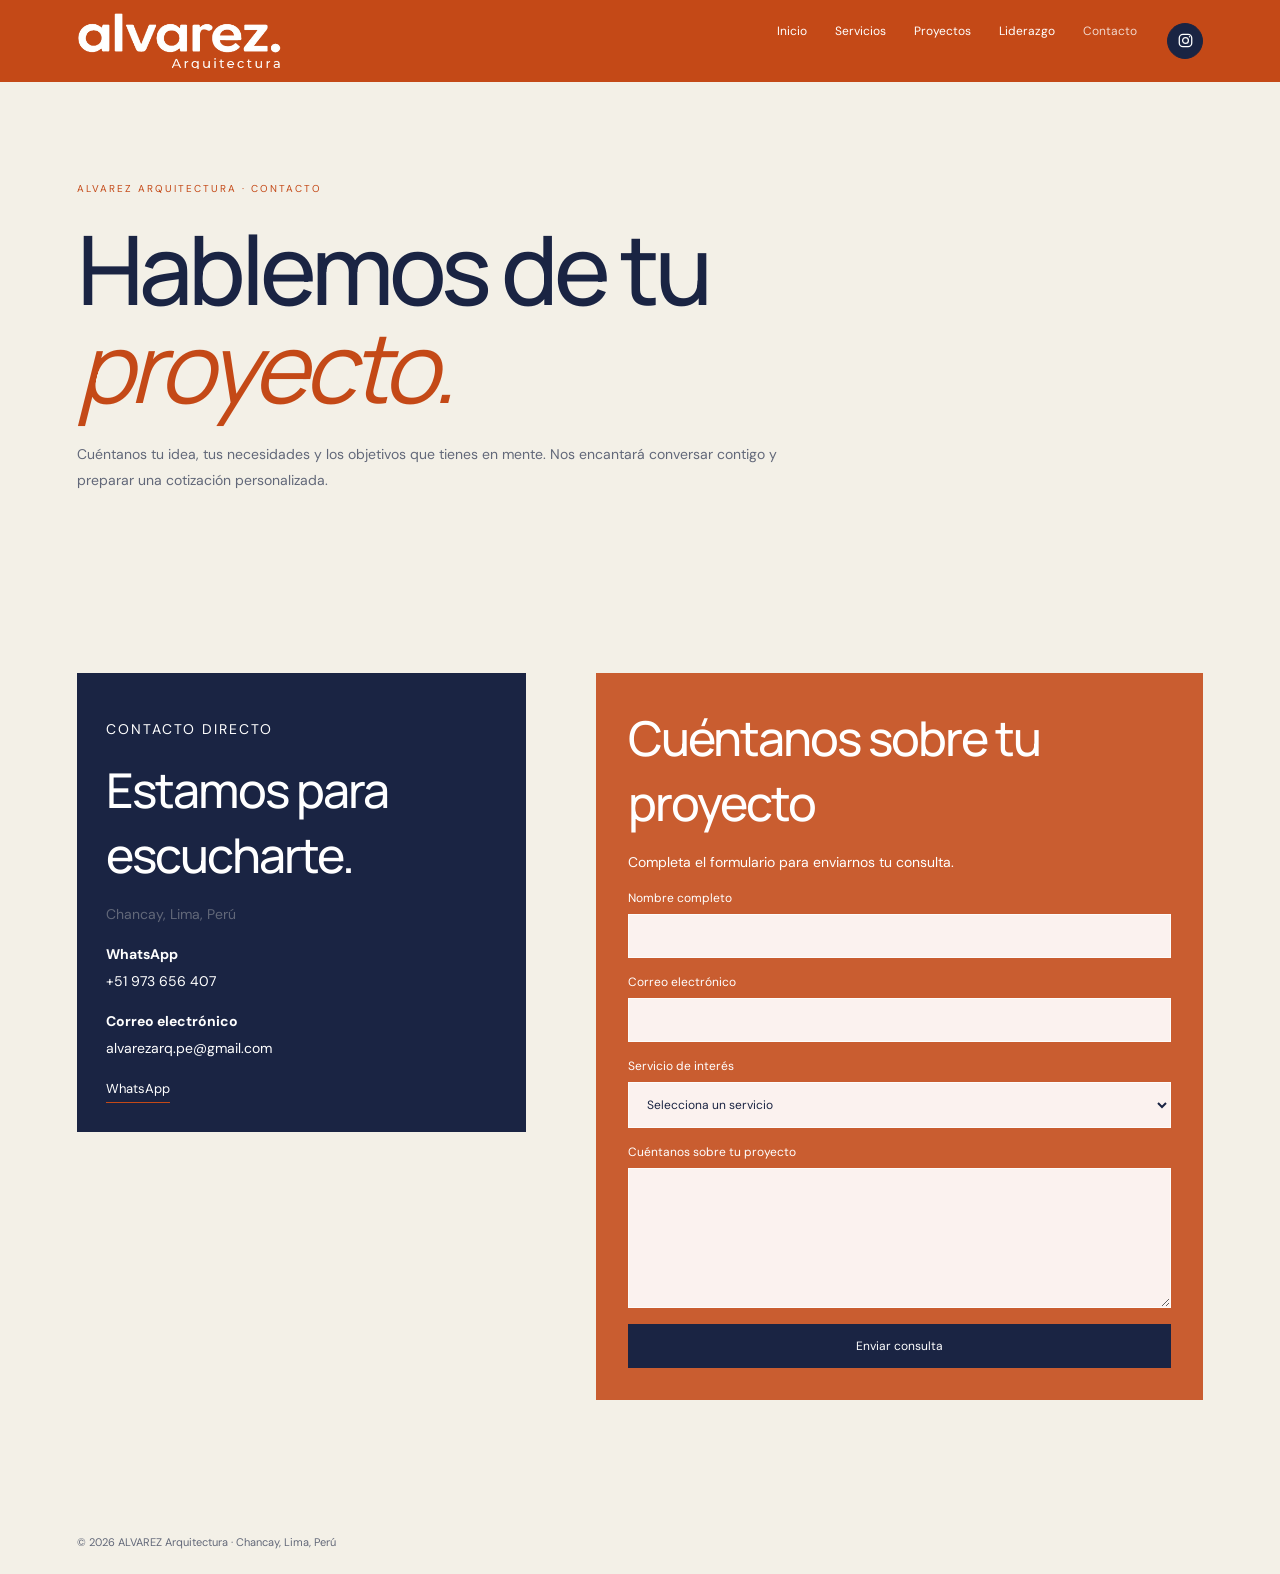
==== commit 591947f2: "Actualizar caché de estilos del formulario de contacto" ====
--- a/contacto.html
+++ b/contacto.html
@@ -10,7 +10,7 @@
   <link rel="preconnect" href="https://fonts.googleapis.com">
   <link rel="preconnect" href="https://fonts.gstatic.com" crossorigin>
   <link href="https://fonts.googleapis.com/css2?family=DM+Sans:wght@400;500;600&family=Manrope:wght@400;500;600;700&display=swap" rel="stylesheet">
-  <link rel="stylesheet" href="styles.css?v=contacto-terracota-20261106">
+  <link rel="stylesheet" href="styles.css?v=boton-azul-20261106">
 </head>
 <body>
 <header class="wrap">
--- a/styles.css
+++ b/styles.css
@@ -865,3 +865,14 @@
 @media (max-width: 760px) {
   .contact-layout > div:last-child { padding: 24px; }
 }
+
+/* Botón de envío alineado con los campos del formulario */
+.contact-layout > div:last-child .contact-form .button {
+  display: flex;
+  width: 100%;
+  background: #1A2443;
+  color: #ffffff;
+}
+.contact-layout > div:last-child .contact-form .button:hover {
+  background: #111a32;
+}
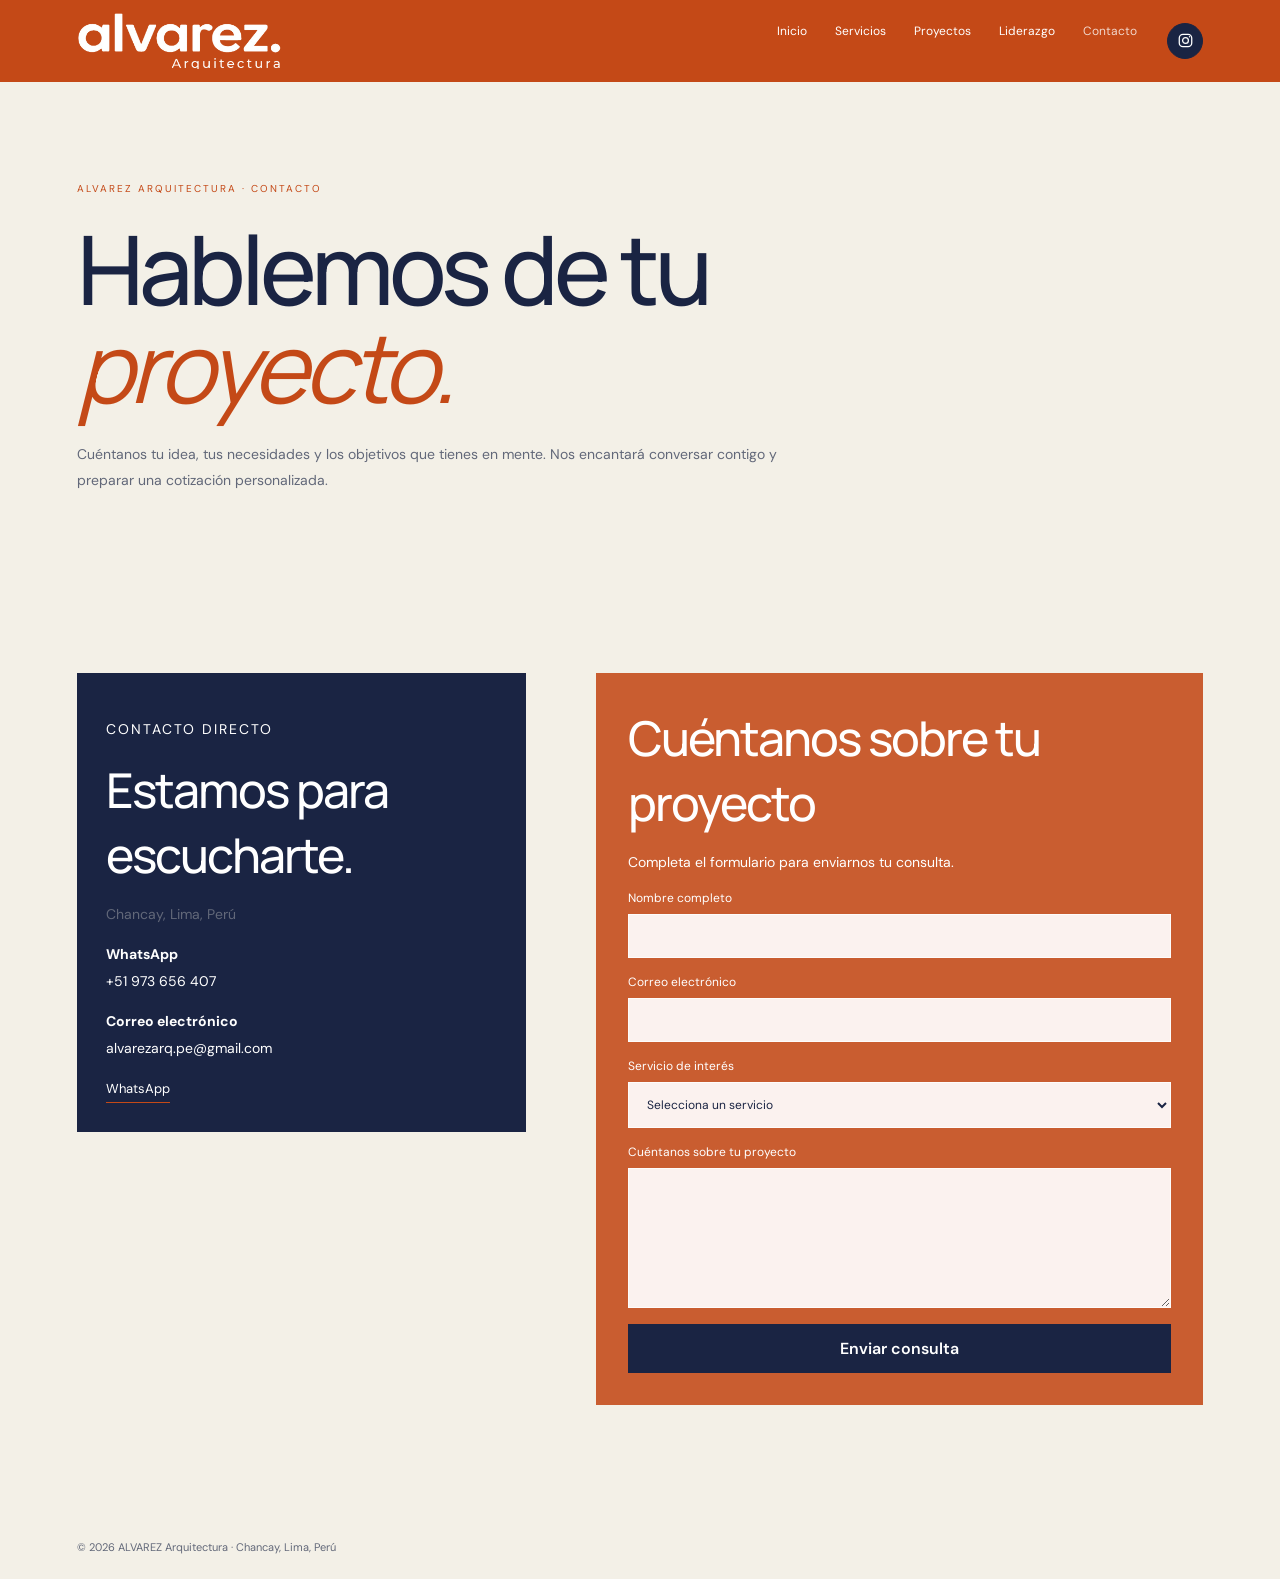
==== commit 390ff1c4: "Actualizar versión de estilos del botón de contacto" ====
--- a/contacto.html
+++ b/contacto.html
@@ -10,7 +10,7 @@
   <link rel="preconnect" href="https://fonts.googleapis.com">
   <link rel="preconnect" href="https://fonts.gstatic.com" crossorigin>
   <link href="https://fonts.googleapis.com/css2?family=DM+Sans:wght@400;500;600&family=Manrope:wght@400;500;600;700&display=swap" rel="stylesheet">
-  <link rel="stylesheet" href="styles.css?v=boton-azul-20261106">
+  <link rel="stylesheet" href="styles.css?v=boton-texto-grande-20261106">
 </head>
 <body>
 <header class="wrap">
--- a/styles.css
+++ b/styles.css
@@ -876,3 +876,9 @@
 .contact-layout > div:last-child .contact-form .button:hover {
   background: #111a32;
 }
+
+/* Mejorar legibilidad del texto del botón de contacto */
+.contact-layout > div:last-child .contact-form .button {
+  font-size: 16px;
+  font-weight: 600;
+}
